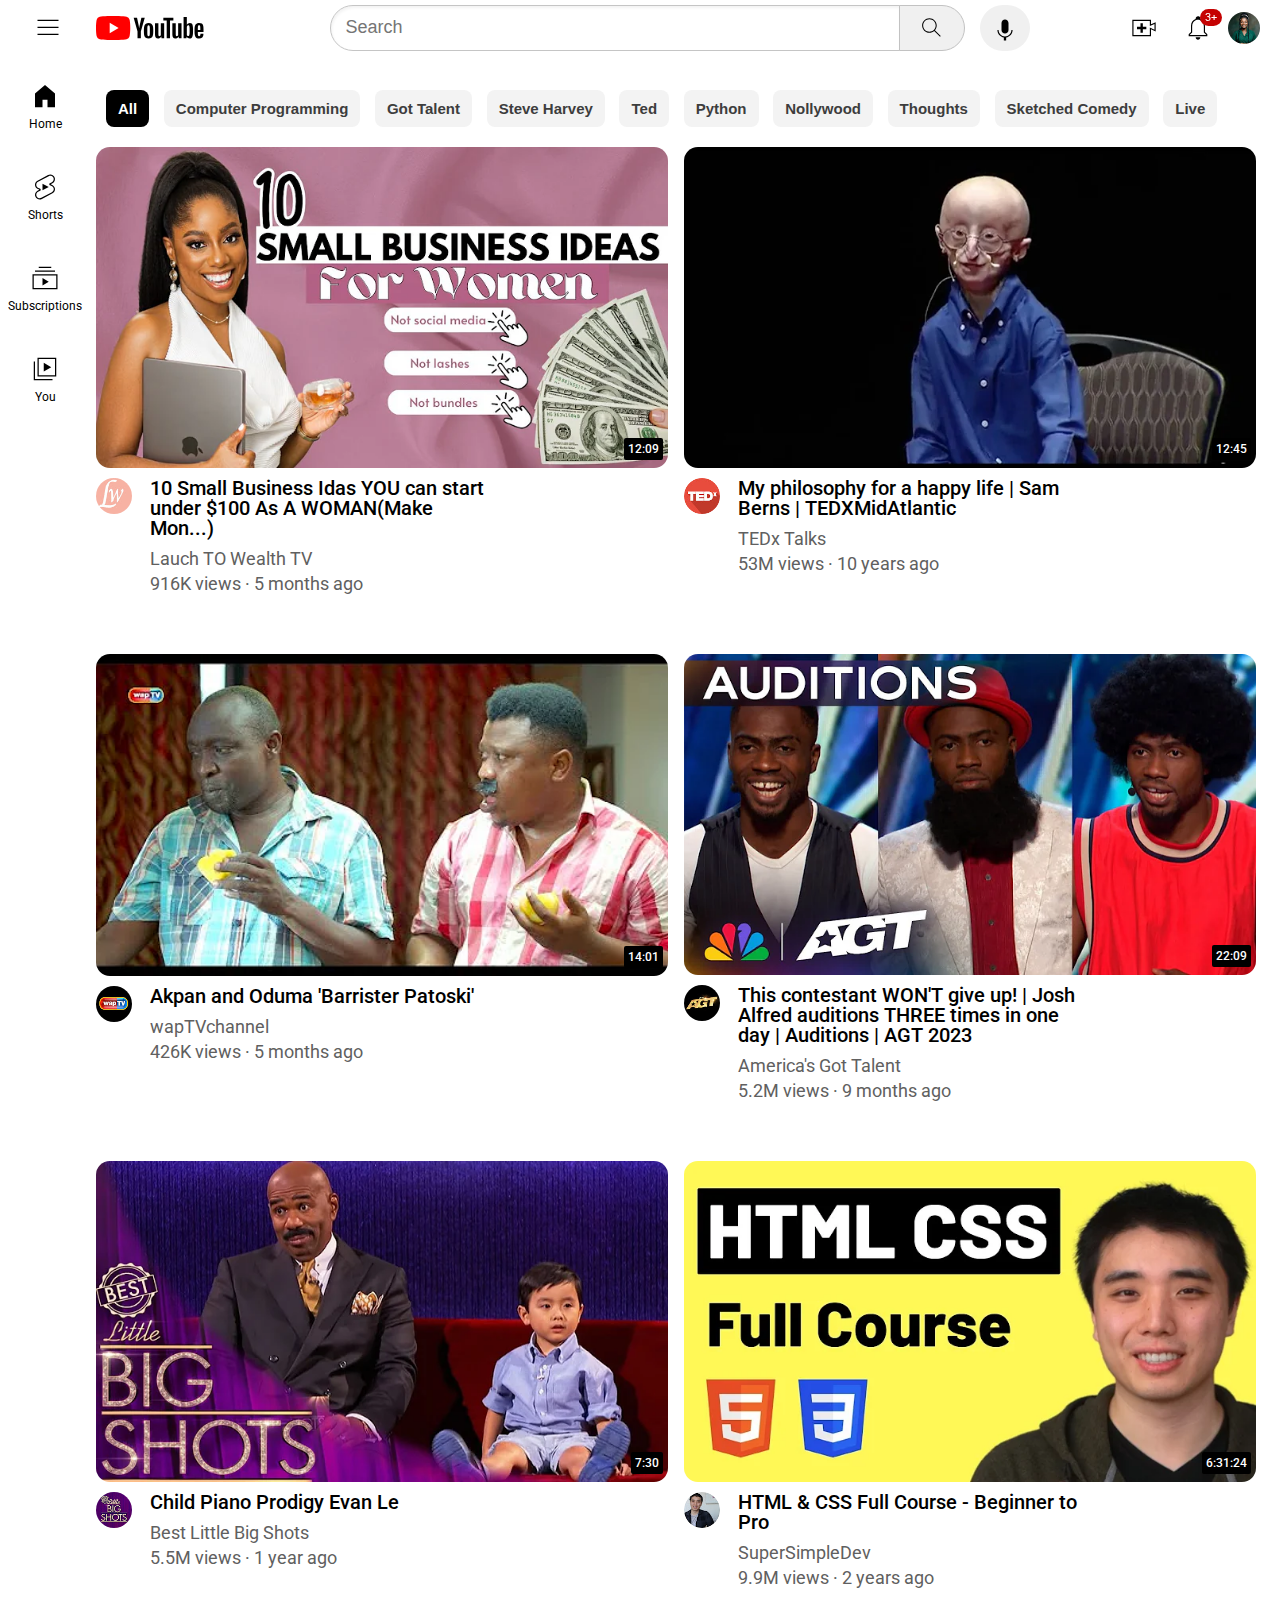
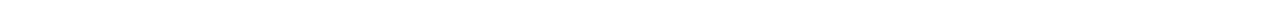
==== index.html @ f8d70f03 "Update and rename youtube.html to index.html" ====
<html>
  <head>
    <title>Youtube.com Clone</title>
    <link rel="preconnect" href="https://fonts.googleapis.com">
<link rel="preconnect" href="https://fonts.gstatic.com" crossorigin>
<link href="https://fonts.googleapis.com/css2?family=Roboto:wght@400;500;700&display=swap" rel="stylesheet">
<link rel="stylesheet" href="styles/general.css">
<link rel="stylesheet" href="styles/header.css">
<link rel="stylesheet" href="styles/video.css">
<link rel="stylesheet" href="styles/sidebar.css">
  </head>
  <body>
    <header class="header">
      <div class="left-section">
        <img class="hamburger-menu" src="icons/hamburger-menu.svg" alt="">
        <img class="youtube-logo" src="icons/youtube-logo.svg" alt="">
      </div>
      <div class="middle-section">
        <input type="search" name="search-bar" class="search-bar" placeholder="Search">
        <button
        class="search-button">
          <img
          class="search-icon"
           src="icons/search.svg" alt="">
           <div class="tooltip">Search</div>
        </button>
        <!--Put position absolute inside position relative-->
        <button
        class="voice-search-button">
          <img
          class="voice-search-icon"
           src="icons/voice-search-icon.svg" alt="">
           <div class="tooltip">Search with your voice</div>
        </button>
      </div>
      <div class="right-section">
        <div class="upload-icon-container">
          <img class="upload-icon" src="icons/upload.svg" alt="">
          <div class="tooltip">Create</div>
        </div>
        
        <div class="notifications-icon-container">
          <img class="notifications-icon" src="icons/notifications.svg" alt="">
          <div class="notifications-count">3+</div>
          <div class="tooltip">Notifications</div>
        </div>
        <img class="current-user-picture" src="channel-pictures/channels-profile.jpg" alt="">
      </div>
    </header>
    <div class="sub-header">
      <button>All</button>
      <button>Computer Programming</button>
      <button>Got Talent</button>
      <button>Steve Harvey</button>
      <button>Ted</button>
      <button>Python</button>
      <button>Nollywood</button>
      <button>Thoughts</button>
      <button>Sketched Comedy</button>
      <button>Live</button>
      <button>
        <img class="pointer" src="icons/next-pointer.svg" alt="">
      </button>
    </div>

    <nav class="sidebar">
      <div class="sidebar-link">
        <img src="icons/home.svg" alt="">
        <div>Home</div>
      </div>
      <div class="sidebar-link">
        <img src="icons/shorts.svg" alt="">
        <div>Shorts</div>
      </div>
      <div class="sidebar-link">
        <img src="icons/subscription.svg" alt="">
        <div>Subscriptions</div>
      </div>
      <div class="sidebar-link">
        <img src="icons/you.svg" alt="">
        <div>You</div>
      </div>
    </nav>

    <main>
      <section class="video-grid">
        <div class="video-preview">
          <div class="thumbnail-row">
            <a href="https://www.youtube.com/watch?v=Fhe0advzlzo" target="_blank">
              <img class="thumbnail" src="thumbnails/thumbnail-1.webp" alt="youtube-thumbnail1">
              <div class="video-time">12:09</div>
            </a>
          </div>
            <div class="video-info-grid">
              <a href="https://www.youtube.com/watch?v=Fhe0advzlzo" target="_blank">
                <div class="channel-picture-container">
                <div class="channel-picture">
                  <img class="profile-picture" src="channel-pictures/channel-1.jpg" alt="" />
                  </div>
                  <div class="description">
                    <div class="profile-picture">
                      <img class="profile-picture" src="channel-pictures/channel-1.jpg" alt="">
                    </div>
                    <div class="description-info">
                      <p class="video-author">
                        Launch TO Wealth TV 
                      </p>
                      <p class="subscribers">
                        496K subscribers
                      </p>
                    </div>
                  </div>
              </div>
            <div class="video-info">
              <p class="video-title">
                10 Small Business Idas YOU can start under $100 As A WOMAN(Make Mon...)
              </p>
              <p class="video-author">
                Lauch TO Wealth TV 
              </p>
              <p class="video-stats">
                916K views  &#183; 5 months ago
              </p>
            </div>
          </a>
          </div>
        </div>
        <div class="video-preview">
          <div class="thumbnail-row">
            <a href="https://youtube.com/watch?v=36m1o-tM05g">
            <img class="thumbnail" src="thumbnails/thumbnail-2.webp" alt="youtube-thumbnail1">
            <div class="video-time">12:45</div>
            </a>
          </div>
          <div class="video-info-grid">  
            <a href="https://youtube.com/watch?v=36m1o-tM05g" target="_blank"> 
              <div class="channel-picture-container">
              <div class="channel-picture">
                <img class="profile-picture" src="channel-pictures/channels-2.jpg" alt="">
              </div>
                <div class="description">
                  <div class="profile-picture">
                    <img class="profile-picture" src="channel-pictures/channels-2.jpg" alt="">
                  </div>
                  <div class="description-info">
                    <p class="video-author">
                      TEDx Talks 
                    </p>
                    <p class="subscribers">
                      40.7M subscribers
                    </p>
                  </div>
                </div>
              </div>
            <div class="video-info">
              <p class="video-title">
                My philosophy for a happy life | Sam Berns | TEDXMidAtlantic
              </p>
          <p class="video-author">
            TEDx Talks
          </p>
          <p class="video-stats">
            53M views &#183; 10 years ago
          </p>
            </div>
            </a>
          </div>
        </div>
        <div class="video-preview">
          <div class="thumbnail-row">
            <a href="https://youtube.com/watch?v=b0stBgU7FAk" target="_blank">
            <img class="thumbnail" src="thumbnails/thumbnail-3.webp" alt="youtube-thumbnail1">
            <div class="video-time">14:01</div>
            </a>
          </div>
            <div class="video-info-grid">
              <a href="https://youtube.com/watch?v=b0stBgU7FAk" target="_blank">
                <div class="channel-picture-container">
              <div class="channel-picture">
                <img class="profile-picture" src="channel-pictures/channels-3.jpg" alt="">
              </div>
                <div class="description">
                  <div class="profile-picture">
                    <img class="profile-picture" src="channel-pictures/channels-3.jpg" alt="">
                  </div>
                  <div class="description-info">
                    <p class="video-author">
                      wapTVchannel 
                    </p>
                    <p class="subscribers">
                      701K subscribers
                    </p>
                  </div>
                </div>
              </div>
            <div class="video-info">
              <p class="video-title">
                Akpan and Oduma 'Barrister Patoski'
              </p>
              <p class="video-author">
                wapTVchannel 
              </p>
              <p class="video-stats">
                426K views  &#183; 5 months ago
              </p>
            </div>
            </a>
          </div>
        </div>
    
        <div class="video-preview">
          <div class="thumbnail-row">
            <a href="https://youtube.com/watch?v=k4szRq1R-08" target="_blank">
            <img class="thumbnail" src="thumbnails/thumbnail-4.webp" alt="youtube-thumbnail1">
            <div class="video-time">22:09</div>
            </a>
          </div>   
          <div class="video-info-grid">
            <a href="https://youtube.com/watch?v=k4szRq1R-08" target="_blank">
              <div class="channel-picture-container">
              <div class="channel-picture">
                <img class="profile-picture" src="channel-pictures/channels-4.jpg" alt="">
              </div>
                <div class="description">
                  <div class="profile-picture">
                    <img class="profile-picture" src="channel-pictures/channels-4.jpg" alt="">
                  </div>
                  <div class="description-info">
                    <p class="video-author">
                      America's Got Talent 
                    </p>
                    <p class="subscribers">
                      27.8M subscribers
                    </p>
                  </div>
                </div>
              </div>
            <div class="video-info">
              <p class="video-title">
                This contestant WON'T give up! | Josh Alfred auditions THREE times in one day | Auditions | AGT 2023
              </p>
          <p class="video-author">
            America's Got Talent
          </p>
          <p class="video-stats">
            5.2M views &#183; 9 months ago
          </p>
            </div>
            </a>
          </div>
        </div>
  
        <div class="video-preview">
          <div class="thumbnail-row">
            <a href="https://youtube.com/watch?v=wrTKHijNxsU" target="_blank">
            <img class="thumbnail" src="thumbnails/thumbnail-5.webp" alt="youtube-thumbnail1">
            <div class="video-time">7:30</div>
            </a>
          </div>
            <div class="video-info-grid">
              <a href="https://youtube.com/watch?v=wrTKHijNxsU" target="_blank">
                <div class="channel-picture-container">
              <div class="channel-picture">
                <img class="profile-picture" src="channel-pictures/channel-5.jpg" alt="">
              </div>
                <div class="description">
                  <div class="profile-picture">
                    <img class="profile-picture" src="channel-pictures/channel-5.jpg" alt="">
                  </div>
                  <div class="description-info">
                    <p class="video-author">
                      Best Little Big Shots 
                    </p>
                    <p class="subscribers">
                      169K subscribers
                    </p>
                  </div>
                </div>
              </div>
            <div class="video-info">
              <p class="video-title">
                Child Piano Prodigy Evan Le
              </p>
              <p class="video-author">
                Best Little Big Shots
              </p>
              <p class="video-stats">
                5.5M views  &#183; 1 year ago
              </p>
            </div>
              </a>
          </div>
        </div>
    
        <div class="video-preview">
          <div class="thumbnail-row">
            <a href="https://youtube.com/watch?v=G3e-cpL7ofc&t=21913s" target="_blank">
            <img class="thumbnail" src="thumbnails/thumbnail-6.webp" alt="youtube-thumbnail1">
            <div class="video-time">6:31:24</div>
            </a>
          </div>
          <div class="video-info-grid">
            <a href="https://youtube.com/watch?v=G3e-cpL7ofc&t=21913s" target="_blank">
              <div class="channel-picture-container">
              <div class="channel-picture">
                <img class="profile-picture" src="channel-pictures/channels-6.jpg" alt="">
              </div>
                <div class="description">
                  <div class="profile-picture">
                    <img class="profile-picture" src="channel-pictures/channels-6.jpg" alt="">
                  </div>
                  <div class="description-info">
                    <p class="video-author">
                      SuperSimpleDev
                    </p>
                    <p class="subscribers">
                      433K subscribers
                    </p>
                  </div>
                </div>
              </div>
            <div class="video-info">
              <p class="video-title">
                HTML & CSS Full Course - Beginner to Pro
              </p>
          <p class="video-author">
            SuperSimpleDev
          </p>
          <p class="video-stats">
            9.9M views &#183; 2 years ago
          </p>
            </div>
            </a>
          </div>
        </div>
      </section>
    </main>
  </body>
</html>
---- styles/general.css ----
p {
  margin-top: 0;
  margin-bottom: 0;
}

body {
  /* This style will be inherited*/
  font-family: Roboto, Arial;
  margin: 0;
  padding-top: 80px;
  padding-left: 96px;
  padding-right: 24px;
  min-height: 1000px;
  overflow-x: hidden;
}
---- styles/header.css ----
.header {
  height: 55px;
  display: flex;
  flex-direction: row;
  justify-content: space-between;
  position: fixed;
  top: 0;
  left: 0;
  right: 0;
  background-color: white;
  z-index: 100;
}

.left-section {
  display: flex;
  align-items: center;
}

.hamburger-menu {
  height: 28px;
  margin: 0 24px 0 24px;
  padding: 10px;
  transition: background-color 0.15;
}

.hamburger-menu:hover {
  background-color: rgb(231, 230, 230);
  border-radius: 50%;
}

.youtube-logo {
  height: 24px;
}

.middle-section {
  flex: 1;
  margin-left: 70px;
  margin-right: 35px;
  max-width: 700px;
  display: flex;
  align-items: center;
}

.search-bar {
  flex: 1;
  height: 46px;
  padding: 8px 15px;
  font-size: 16px;
  border: 1px solid rgb(197, 197, 197);
  border-radius: 24px 0 0 24px;
  box-shadow: inset 1px 2px 3px rgba(0 , 0 , 0, 0.05);
  outline: none;
}

.search-bar::placeholder {
  font-size: 18px;
}

.search-button {
  height: 46px;
  width: 66px;
  background-color: rgb(240, 240, 240);
  border: 1px solid rgb(194, 194, 194);
  margin-left: -1px;
  margin-right: 15px;
  border-radius: 0 24px 24px 0;
}

.search-button,
.voice-search-button,
.upload-icon-container,
.notifications-icon-container {
  position: relative;
  display: flex;
  justify-content: center;
  align-items: center;
}

.search-button .tooltip,
.voice-search-button .tooltip,
.upload-icon-container .tooltip,
.notifications-icon-container .tooltip {
  position: absolute;
  background-color: rgb(97, 97, 97);
  color: white;
  padding: 8px 8px;
  border-radius: 3px;
  font-size: 14px;
  bottom: -50;
  opacity: 0;
  transition: opacity 0.15s;
  pointer-events: none;
  white-space: nowrap;
}

.search-button:hover .tooltip,
.voice-search-button:hover .tooltip,
.upload-icon-container:hover .tooltip,
.notifications-icon-container:hover .tooltip {
  opacity: 1;
}

.search-icon {
  height: 25px;
}

.voice-search-button {
  height: 46px;
  width: 50px;
  border-radius: 25px;
  border: none;
  background-color: rgb(240, 240, 240);
}

.voice-search-button:hover {
  background-color: rgb(231, 230, 230);
}

.voice-search-icon {
  height: 28px;
  margin-top: 4px;
}

.right-section {
  width: 140px;
  margin-right: 20px;
  display: flex;
  align-items: center;
  justify-content: space-between;
  flex-shrink: 0;
}

.upload-icon {
  height: 28px;
  padding: 10px;
  transition: background-color 0.15;
}

.upload-icon:hover {
  background-color: rgb(231, 230, 230);
  border-radius: 50%;
}

.notifications-icon {
  height: 28px;
}

.notifications-icon-container {
  position: relative;
  padding: 10px 8px;
  transition: background-color 0.15;
}

.notifications-icon-container:hover {
  background-color: rgb(231, 230, 230);
  border-radius: 50%;
}

.notifications-count {
  position: absolute;
  top:5px;
  right: -2px;
  background-color: rgb(197, 2, 2);
  color: white;
  font-family: Roboto, Arial;
  font-size: 11px;
  padding: 2px 5px;
  border-radius: 10px;
}

.current-user-picture {
  height: 32px;
  border-radius: 16px;
}

.sub-header {
  display: flex;
  margin-top: 10px;
  align-items: center;
  justify-content: space-between;
}

.sub-header button {
  border: none;
  margin-left: 10px;
  border-radius: 8px;
  padding: 10px 12px;
  font-weight: bolder;
  font-size: 15px;
  color: rgb(61, 61, 61);
  background-color: rgb(243, 243, 243);
  white-space: nowrap;
}

.sub-header button:first-child {
  background-color: black;
  color: white;
}

.sub-header button:last-child {
  border-radius: 50%;
  background-color: white;
  transition: background-color 0.15;
}

.sub-header button:last-child:hover {
  background-color: rgb(243, 243, 243);;
}
---- styles/video.css ----
.thumbnail {
  width: 100%;
  border-radius: 14px;
  margin-top: 20px;
}

.video-info-grid {
  margin-top: 10px;
}

.video-title {
  margin-top: 0;
  font-size: 20px;
  font-weight: 500;
  line-height: 20px;
  margin-bottom: 10px;
  color: black;
}

.channel-picture {
  display: inline-block;
  width: 50px;
}

.video-info {
  display: inline-block;
  width: 350px;
}

.profile-picture {
  width: 36px;
  border-radius: 100%;
}

.channel-picture-container {
  position: relative;
  display: inline-block;
  vertical-align: top;
  
}
.description {
  position: absolute;
  display: flex;
  align-items: center;
  justify-content: center;
  width: 180px;
  background-color: white;
  font-family: Roboto, Arial;
  padding: 10px 8px;
  margin-top: 15px;
  box-shadow: 0 0 10px rgba(0, 0, 0, 0.15);
  border-radius: 5px;
  opacity: 0;
  pointer-events: none;
  transition: opacity 0.15s;
  z-index: 100;
}

.channel-picture-container:hover .description {
  opacity: 1;
}

.description-info {
  padding-left: 10px;
}

.description .video-author {
  font-size: 18px;
  color: #000;
  font-weight: bold;
}

.description .subscribers {
  font-size: 15px;
  color: rgb(96, 96, 96);
  margin-top: 4px;
}

.thumbnail-row {
  margin-bottom: 8px;
  position: relative;
}

.video-author,
.video-stats {
  font-size: 18px;
  color: rgb(96, 96, 96);
}

.video-author {
  margin-bottom: 4px;
}

.video-grid {
  display: grid;
  grid-template-columns: 1fr 1fr 1fr;
  column-gap: 16px;
  row-gap: 40px;
}

.video-info-grid a {
  color: inherit;
  text-decoration: none;
}

.video-info-grid a:hover,
.video-info-grid a:active,
.video-info-grid a:visited,
.video-info-grid a:link {
  color: inherit;
}

.video-time {
  background-color: black;
  color: white;
  position: absolute;
  bottom: 8px;
  right: 5px;
  font-size: 12px;
  font-weight: 500;
  padding: 4px 4px;
  border-radius: 2px;
}

@media all and (max-width: 850px) {
  .video-grid {
    grid-template-columns: 1fr;
  }
  .video-info {
    width: 500px;
  }
}

@media all and (min-width: 851px) and (max-width: 1299px) {
  .video-grid {
    grid-template-columns: 1fr 1fr;
  }
}

@media all and (min-width: 1300px) {
  .video-grid {
    grid-template-columns: 1fr 1fr 1fr;
  }
}
---- styles/sidebar.css ----
.sidebar {
  position: fixed;
  left: 0;
  bottom: 0;
  top: 55px;
  background-color: white;
  width: 80px;
  z-index: 200;
  padding-top: 5px;
  padding-left: 5px;
}

.sidebar-link {
  height: 75px;
  display: flex;
  justify-content: center;
  align-items: center;
  flex-direction: column;
  cursor: pointer;
  border-radius: 8px;
  padding: 8px 15px;

}

.sidebar-link:hover {
  background-color: rgb(235, 235, 235);
}

.sidebar-link img {
  height: 30px;
  margin-bottom: 6px;
}

.sidebar-link div {
  font-size: 12px;

}

@media all and (max-width: 850px) {
  .sidebar {
    display: none;
  }
}

@media screen and (min-width: 851px) and (max-width:999px) {
  .sidebar {
    display: none;
  }
}
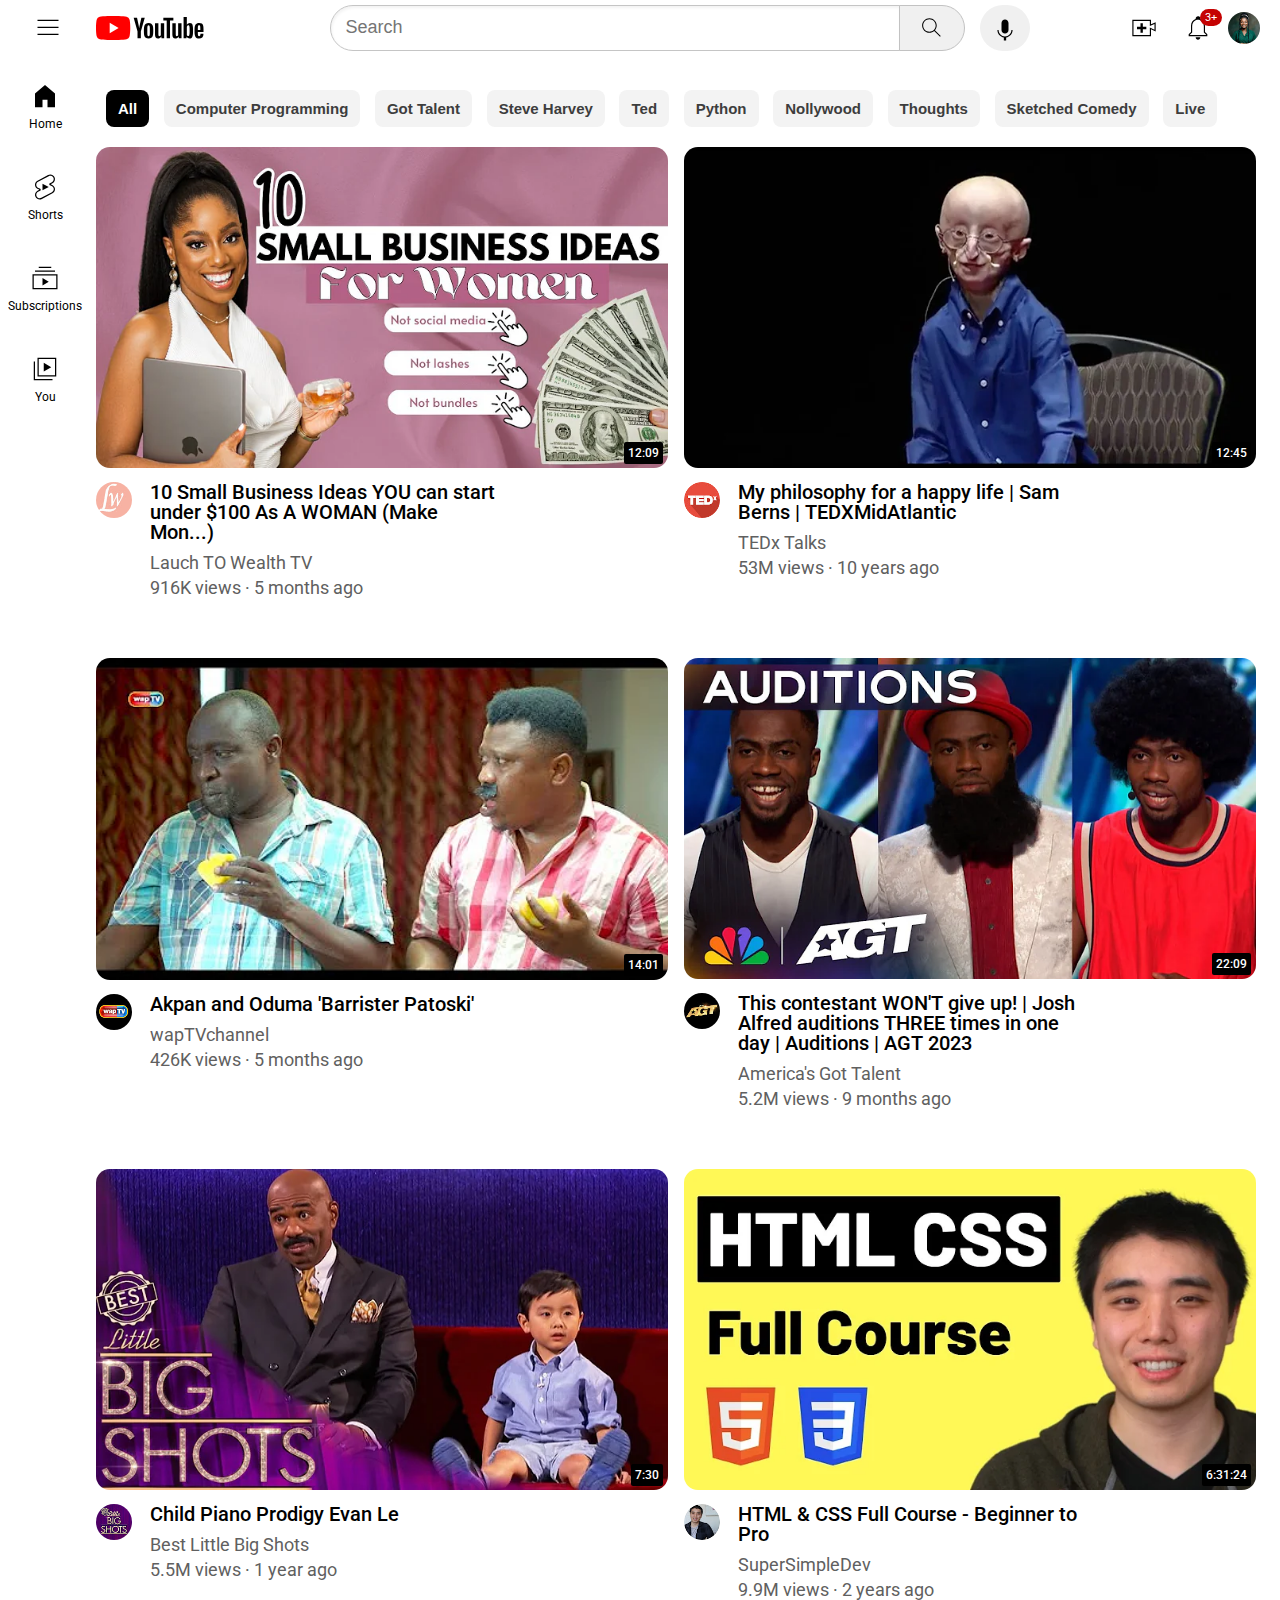
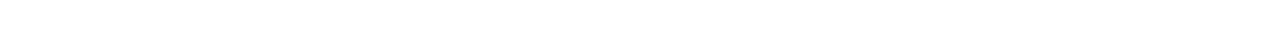
==== commit 3dfd93ea: "Update and rename youtube.html to index.html" ====
--- a/index.html
+++ b/index.html
@@ -1,6 +1,9 @@
-<html>
-  <head>
-    <title>Youtube.com Clone</title>
+<!DOCTYPE html>
+<html lang="en">
+<head>
+  <meta charset="UTF-8">
+  <meta name="viewport" content="width=device-width, initial-scale=1.0">
+  <title>Youtube.com Clone</title>
     <link rel="preconnect" href="https://fonts.googleapis.com">
 <link rel="preconnect" href="https://fonts.gstatic.com" crossorigin>
 <link href="https://fonts.googleapis.com/css2?family=Roboto:wght@400;500;700&display=swap" rel="stylesheet">
@@ -113,7 +116,7 @@
               </div>
             <div class="video-info">
               <p class="video-title">
-                10 Small Business Idas YOU can start under $100 As A WOMAN(Make Mon...)
+                10 Small Business Ideas YOU can start under $100 As A WOMAN (Make Mon...)
               </p>
               <p class="video-author">
                 Lauch TO Wealth TV 
